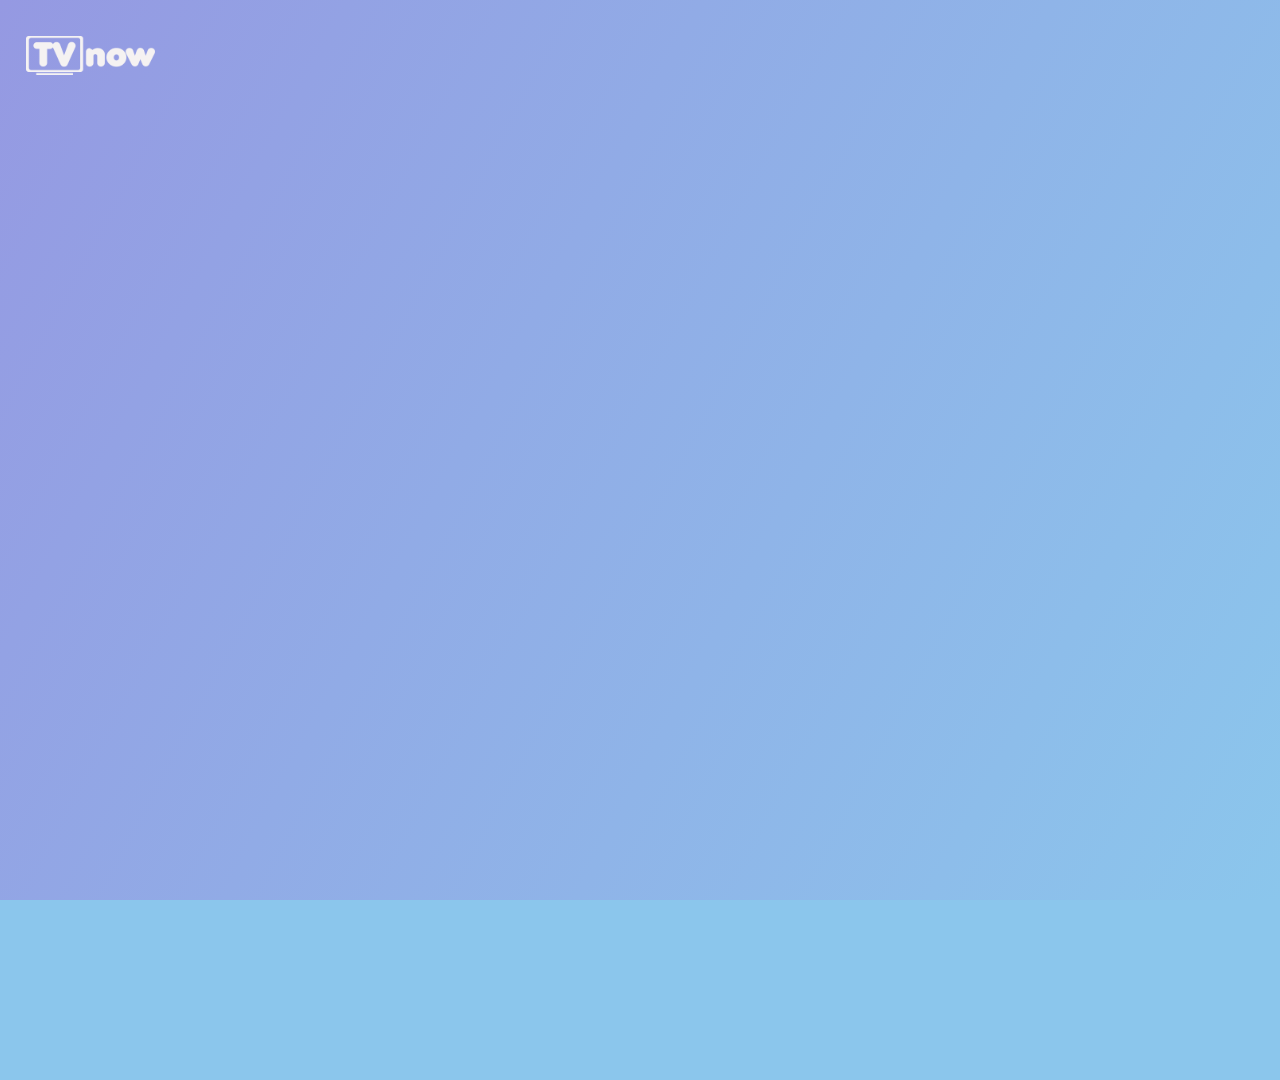
==== index.html @ a8137c8b "Header created and BEM methodology applied" ====
<!DOCTYPE html>
<html lang="en">

<head>
   <meta charset="UTF-8">
   <meta http-equiv="X-UA-Compatible" content="IE=edge">
   <meta name="viewport" content="width=device-width, initial-scale=1.0">
   <title>TVnow</title>
   <link rel="icon" type="image/png" href="images/favicon.png">
   <link rel="stylesheet" href="styles/global.css">
   <script defer src="core.js"></script>
</head>

<body>
   <header class="header">
      <img class="header__img" src="images/logo.png" alt="">
   </header>
</body>

</html>
---- styles/global.css ----
* {
   margin: 0;
}

body {
   background-color: #8BC6EC;
   background-image: linear-gradient(-62deg, #8BC6EC, #9599E2);
   background-repeat: no-repeat;
   background-attachment: fixed;
   height: 120vh;
   width: 96%;
   margin: auto;
}


::-webkit-scrollbar {
   width: initial;
}

::-webkit-scrollbar-track {
   background: transparent;
}

::-webkit-scrollbar-thumb {
   background: rgba(0, 0, 0, 18%);
   border-radius: 1rem;
}

header {
   display: flex;
   height: 111px;
   margin: auto;
}

header img {
   width: 129px;
   align-items: center;
   margin: auto 0;
}
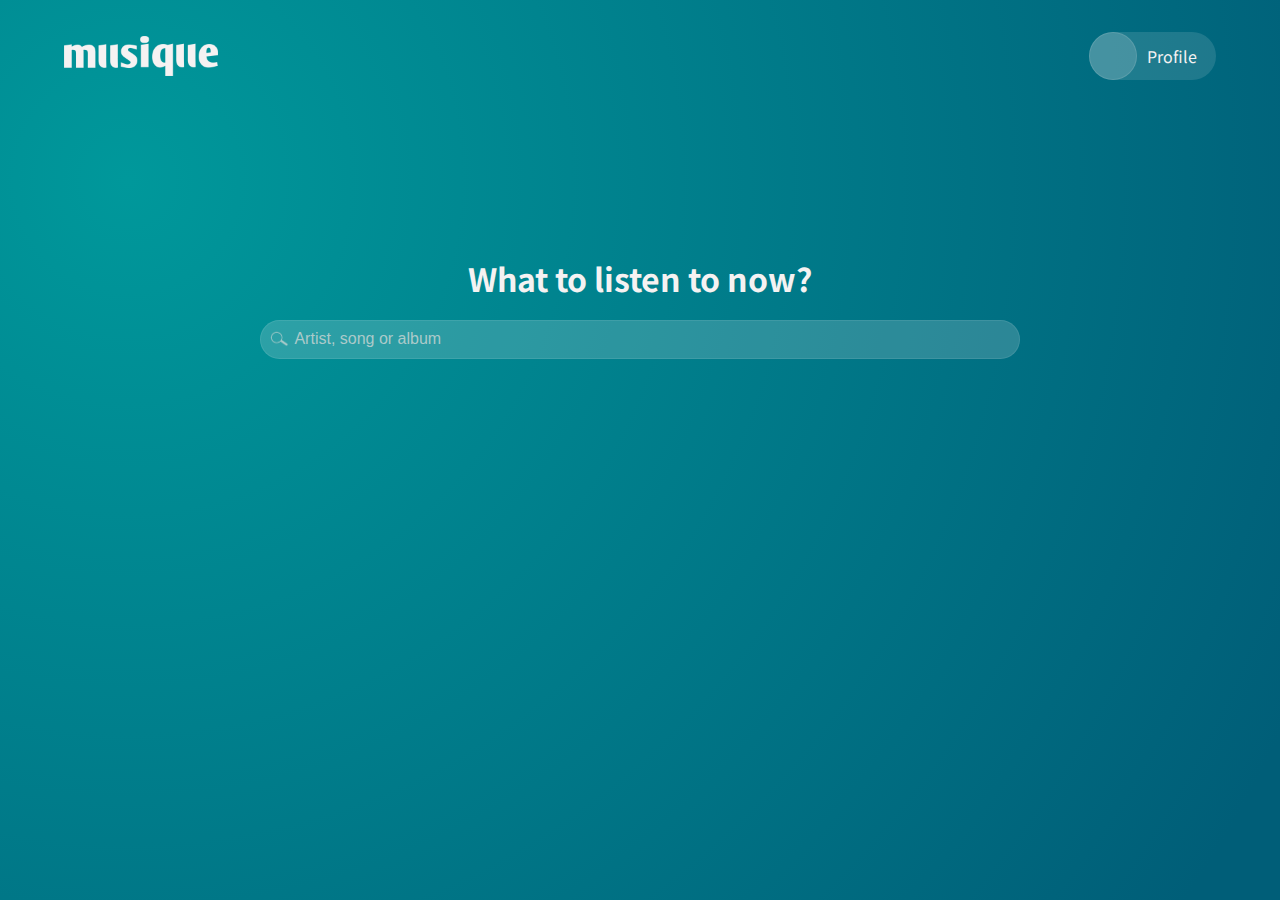
==== commit f6287736: "Search bar done and minor visual improvements" ====
--- a/index.html
+++ b/index.html
@@ -5,7 +5,10 @@
    <meta charset="UTF-8">
    <meta http-equiv="X-UA-Compatible" content="IE=edge">
    <meta name="viewport" content="width=device-width, initial-scale=1.0">
-   <title>TVnow</title>
+   <title>Musique - The web's music player</title>
+   <link rel="preconnect" href="https://fonts.googleapis.com">
+   <link rel="preconnect" href="https://fonts.gstatic.com" crossorigin>
+   <link href="https://fonts.googleapis.com/css2?family=Noto+Sans+KR:wght@300;400&display=swap" rel="stylesheet">
    <link rel="icon" type="image/png" href="images/favicon.png">
    <link rel="stylesheet" href="styles/global.css">
    <script defer src="core.js"></script>
@@ -13,8 +16,26 @@
 
 <body>
    <header class="header">
-      <img class="header__img" src="images/logo.png" alt="">
+      <img class="header__logo" src="images/logo.png" height="40" alt="TVnow logo">
+      <section class="header__menu">
+         <section class="header__container">
+            <figure class="header__menu--profile">
+               <img src="images/Jonenn.gif" alt="">
+            </figure>
+            <section class="header__menu--title">Profile</section>
+         </section>
+         <ul class="header__submenu">
+            <li><a class="header__item" href="#">Account</a></li>
+            <li><a class="header__item" href="#">Log out</a></li>
+         </ul>
+      </section>
    </header>
+   <section class="search-form">
+      <h1 class="search-form__title">What to listen to now?</h1>
+      <section class="sf-container">
+         <input class="search-form__input" type="text" placeholder="Artist, song or album">
+      </section>
+   </section>
 </body>
 
 </html>--- a/styles/global.css
+++ b/styles/global.css
@@ -1,17 +1,23 @@
-* {
-   margin: 0;
+html {
+   --global-font: #f5f2f2;
+   --black-font: #5c5c5c;
 }
 
 body {
-   background-color: #8BC6EC;
-   background-image: linear-gradient(-62deg, #8BC6EC, #9599E2);
+   width: 90%;
+   margin: auto;
+   color: var(--global-font);
+   font-family: "Noto Sans KR", sans-serif;
+   background-color: #8bc6ec;
+   background-image: linear-gradient(-62deg, #8bc6ec, #9599e2);
+   background-image: radial-gradient(
+      circle farthest-corner at 10% 20%,
+      #00989b 0.1%,
+      #005e78 94.2%
+   );
    background-repeat: no-repeat;
    background-attachment: fixed;
-   height: 120vh;
-   width: 96%;
-   margin: auto;
 }
-
 
 ::-webkit-scrollbar {
    width: initial;
@@ -26,14 +32,129 @@
    border-radius: 1rem;
 }
 
-header {
+.header {
    display: flex;
+   justify-content: space-between;
+   justify-items: center;
    height: 111px;
+}
+
+.header__logo {
+   justify-items: center;
+   margin: auto 0;
+}
+
+.header__menu {
+   display: inherit;
+   flex-direction: column;
+   /* width: 100px; */
+   height: 48px;
+   /* margin: auto 0 auto auto; */
+   margin: auto 0;
+   /* padding: 0.05%; */
+   padding-right: 1.2rem;
+   background-color: rgba(255, 255, 255, 12%);
+   border-radius: 24px;
+   /* cursor: pointer; */
+   /* box-sizing: content-box; */
+   cursor: pointer;
+}
+
+.header__menu:hover .header__submenu {
+   display: block;
+}
+
+.header__container {
+   display: inherit;
+   /* display: none; */
+   flex-direction: row;
+   width: max-content;
+   align-items: center;
+   height: inherit;
+   box-sizing: border-box;
+   margin: auto 0;
+}
+
+.header__menu--profile {
+   margin: 0;
+   margin-left: 0;
+   border: 1px rgba(245, 242, 242, 12%) solid;
+   background-color: rgba(245, 242, 242, 18%);
+   height: inherit;
+   width: 48px;
+   border-radius: 50%;
+   box-sizing: inherit;
+}
+
+.header__menu--profile img {
+   width: 45px;
+   box-sizing: border-box;
+}
+
+.header__menu--title {
+   /* height: inherit; */
+   margin-left: 0.6rem;
+}
+
+.header__submenu {
+   display: none;
+   margin-top: 0;
+   padding-top: 0.6rem;
+   list-style: none;
+   text-align: right;
+   /* font-size: 0.9rem; */
+}
+
+.header__item {
+   text-decoration: none;
+   color: var(--global-font);
+}
+
+.header__item:visited {
+   color: var(--global-font);
+}
+
+.header__item:hover {
+   color: #abcaca;
+}
+
+.search-form {
+   display: flex;
+   flex-direction: column;
+   /* justify-content: center; */
    margin: auto;
 }
 
-header img {
-   width: 129px;
-   align-items: center;
-   margin: auto 0;
-}+.sf-container {
+   display: inherit;
+   width: 66%;
+   height: 2.4rem;
+   flex-direction: row;
+   margin: auto;
+   /* border: 1px red solid; */
+   overflow: hidden;
+}
+
+.search-form__title {
+   margin: 9rem auto 1.2rem auto;
+}
+
+.search-form__input {
+   width: 100%;
+   padding: 0;
+   padding-left: 2.1rem;
+   color: var(--global-font);
+   border: 1px rgba(245, 242, 242, 9%) solid;
+   outline: none;
+   font-size: 1rem;
+   border-radius: 5.6rem;
+   background-image: url(../images/search.png);
+   background-repeat: no-repeat;
+   background-size: 1.2rem;
+   background-position: 0.6rem;
+   background-color: rgba(245, 242, 242, 18%);
+}
+
+::placeholder {
+   color: rgba(171, 202, 202);
+}
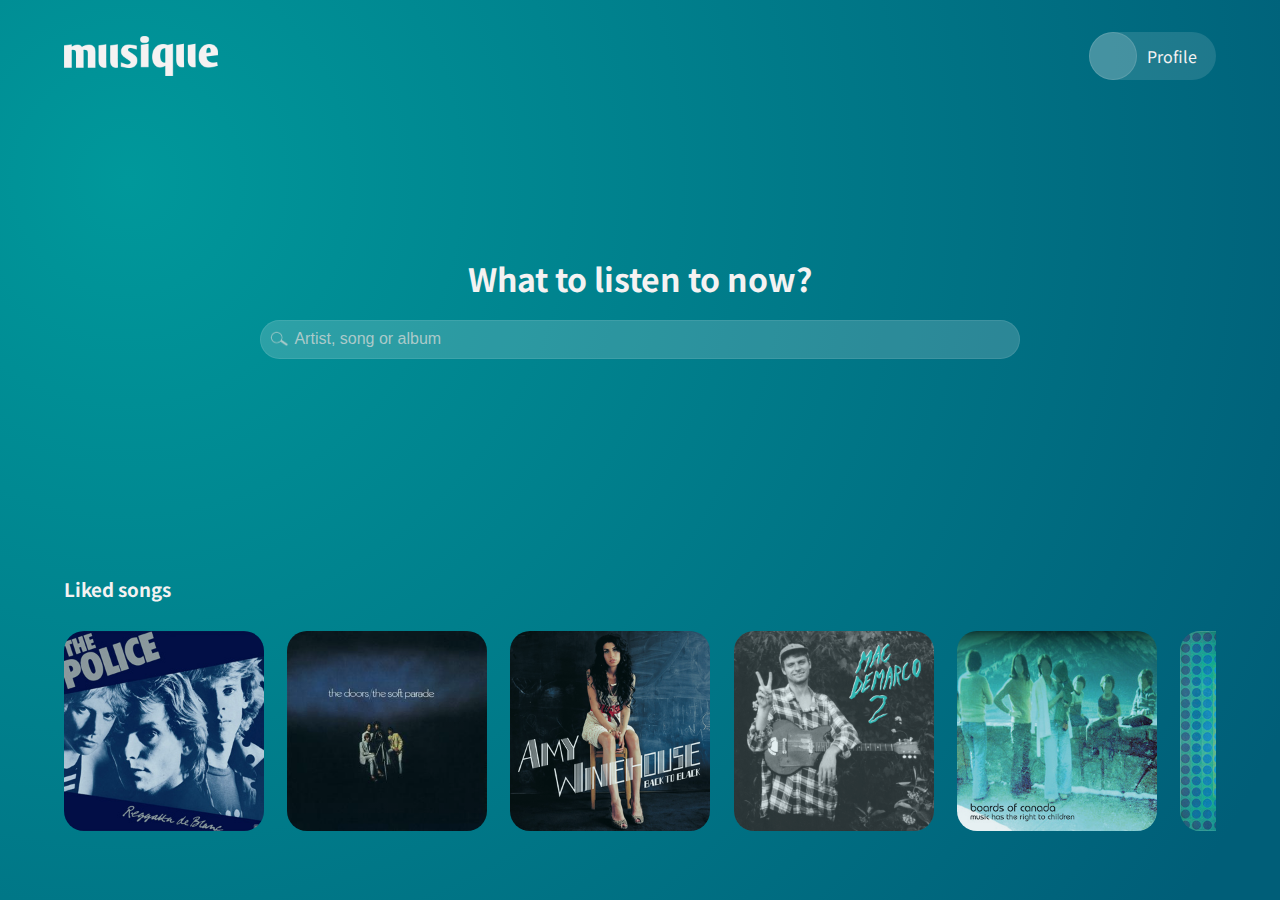
==== commit 4b864564: "Album cover overlay data added and final design play/pause" ====
--- a/index.html
+++ b/index.html
@@ -36,6 +36,91 @@
          <input class="search-form__input" type="text" placeholder="Artist, song or album">
       </section>
    </section>
+   <section class="carousel-container">
+      <h3 class="carousel__title">Liked songs</h3>
+      <section class="carousel">
+         <div class="carousel-item">
+            <img class="carousel-item__image" src="images/album-cover/reggattadeblanc.jpg" alt="">
+            <section class="carousel-item__overlay">
+               <img class="carousel-item__overlay--play" src="images/play.png" alt="">
+               <h6 class="carousel-item__overlay--title">Message In A Bottle</h6>
+               <p class="carousel-item__overlay--band">The Police</p>
+            </section>
+         </div>
+         <div class="carousel-item">
+            <img class="carousel-item__image" src="images/album-cover/The_Soft_Parade.jpg" alt="">
+            <section class="carousel-item__overlay">
+               <img class="carousel-item__overlay--play" src="images/play.png" alt="">
+               <h6 class="carousel-item__overlay--title">Touch Me</h6>
+               <p class="carousel-item__overlay--band">The Doors</p>
+            </section>
+         </div>
+         <div class="carousel-item">
+            <img class="carousel-item__image" src="images/album-cover/Back_to_Black.png" alt="">
+            <section class="carousel-item__overlay">
+               <img class="carousel-item__overlay--play" src="images/play.png" alt="">
+               <h6 class="carousel-item__overlay--title">Me & Mr Jones</h6>
+               <p class="carousel-item__overlay--band">Amy Winehouse</p>
+            </section>
+         </div>
+         <div class="carousel-item">
+            <img class="carousel-item__image" src="images/album-cover/2.png" alt="">
+            <section class="carousel-item__overlay">
+               <img class="carousel-item__overlay--play" src="images/play.png" alt="">
+               <h6 class="carousel-item__overlay--title">My Kind of Woman</h6>
+               <p class="carousel-item__overlay--band">Mac DeMarco</p>
+            </section>
+         </div>
+         <div class="carousel-item">
+            <img class="carousel-item__image" src="images/album-cover/Musichastherighttochildren.jpg" alt="">
+            <section class="carousel-item__overlay">
+               <img class="carousel-item__overlay--play" src="images/play.png" alt="">
+               <h6 class="carousel-item__overlay--title">Roygbiv</h6>
+               <p class="carousel-item__overlay--band">Boards of Canada</p>
+            </section>
+         </div>
+         <div class="carousel-item">
+            <img class="carousel-item__image" src="images/album-cover/SpaceOddity.jpg" alt="">
+            <section class="carousel-item__overlay">
+               <img class="carousel-item__overlay--play" src="images/play.png" alt="">
+               <h6 class="carousel-item__overlay--title">Space Oddity</h6>
+               <p class="carousel-item__overlay--band">David Bowie</p>
+            </section>
+         </div>
+         <div class="carousel-item">
+            <img class="carousel-item__image" src="images/album-cover/Nevermind.jpg" alt="">
+            <section class="carousel-item__overlay">
+               <img class="carousel-item__overlay--play" src="images/play.png" alt="">
+               <h6 class="carousel-item__overlay--title">Polly</h6>
+               <p class="carousel-item__overlay--band">Nirvana</p>
+            </section>
+         </div>
+         <div class="carousel-item">
+            <img class="carousel-item__image" src="images/album-cover/Stadiumarcadium.jpg" alt="">
+            <section class="carousel-item__overlay">
+               <img class="carousel-item__overlay--play" src="images/play.png" alt="">
+               <h6 class="carousel-item__overlay--title">Snow (Hey Oh)</h6>
+               <p class="carousel-item__overlay--band">Red Hot Chili Peppers</p>
+            </section>
+         </div>
+         <div class="carousel-item">
+            <img class="carousel-item__image" src="images/album-cover/The-Drums.jpg" alt="">
+            <section class="carousel-item__overlay">
+               <img class="carousel-item__overlay--play" src="images/play.png" alt="">
+               <h6 class="carousel-item__overlay--title">Me And The Moon</h6>
+               <p class="carousel-item__overlay--band">The Drums</p>
+            </section>
+         </div>
+         <div class="carousel-item">
+            <img class="carousel-item__image" src="images/album-cover/DefinitelyMaybe.jpg" alt="">
+            <section class="carousel-item__overlay">
+               <img class="carousel-item__overlay--play" src="images/play.png" alt="">
+               <h6 class="carousel-item__overlay--title">Cigarettes & Alcohol</h6>
+               <p class="carousel-item__overlay--band">Oasis</p>
+            </section>
+         </div>
+      </section>
+   </section>
 </body>
 
 </html>--- a/styles/global.css
+++ b/styles/global.css
@@ -8,7 +8,7 @@
    margin: auto;
    color: var(--global-font);
    font-family: "Noto Sans KR", sans-serif;
-   background-color: #8bc6ec;
+   background-color: #005e78;
    background-image: linear-gradient(-62deg, #8bc6ec, #9599e2);
    background-image: radial-gradient(
       circle farthest-corner at 10% 20%,
@@ -24,12 +24,16 @@
 }
 
 ::-webkit-scrollbar-track {
+   background: inherit;
+}
+
+::-webkit-scrollbar-thumb {
+   background: rgba(0, 0, 0, 6%);
+   border-radius: 1rem;
+}
+
+::-webkit-scrollbar-corner {
    background: transparent;
-}
-
-::-webkit-scrollbar-thumb {
-   background: rgba(0, 0, 0, 18%);
-   border-radius: 1rem;
 }
 
 .header {
@@ -47,16 +51,11 @@
 .header__menu {
    display: inherit;
    flex-direction: column;
-   /* width: 100px; */
    height: 48px;
-   /* margin: auto 0 auto auto; */
    margin: auto 0;
-   /* padding: 0.05%; */
    padding-right: 1.2rem;
    background-color: rgba(255, 255, 255, 12%);
    border-radius: 24px;
-   /* cursor: pointer; */
-   /* box-sizing: content-box; */
    cursor: pointer;
 }
 
@@ -66,7 +65,6 @@
 
 .header__container {
    display: inherit;
-   /* display: none; */
    flex-direction: row;
    width: max-content;
    align-items: center;
@@ -92,7 +90,6 @@
 }
 
 .header__menu--title {
-   /* height: inherit; */
    margin-left: 0.6rem;
 }
 
@@ -102,7 +99,6 @@
    padding-top: 0.6rem;
    list-style: none;
    text-align: right;
-   /* font-size: 0.9rem; */
 }
 
 .header__item {
@@ -121,7 +117,6 @@
 .search-form {
    display: flex;
    flex-direction: column;
-   /* justify-content: center; */
    margin: auto;
 }
 
@@ -131,7 +126,6 @@
    height: 2.4rem;
    flex-direction: row;
    margin: auto;
-   /* border: 1px red solid; */
    overflow: hidden;
 }
 
@@ -158,3 +152,109 @@
 ::placeholder {
    color: rgba(171, 202, 202);
 }
+
+.carousel-container {
+   width: 100%;
+   margin-top: 24vh;
+}
+
+.carousel {
+   padding: 20px 0 0 0;
+   white-space: nowrap;
+   position: relative;
+   overflow: scroll;
+}
+
+.carousel:hover .carousel-item {
+   opacity: 0.3;
+}
+
+.carousel:hover .carousel-item:hover {
+   transform: scale(1.2);
+   opacity: 1;
+}
+
+.carousel-item {
+   display: inline-block;
+   position: relative;
+   width: 200px;
+   height: 200px;
+   margin: 0 0.6rem 30px 0.6rem;
+   border-radius: 20px;
+   background-color: rgba(255, 255, 255, 12%);
+   overflow: hidden;
+   cursor: pointer;
+   transition: 600ms;
+   transform-origin: center left;
+   opacity: 0.9;
+}
+
+.carousel-item:first-child {
+   margin-left: 0;
+}
+
+.carousel-item:last-child {
+   margin-right: 54px;
+}
+
+.carousel__title {
+   margin-bottom: 0.6rem;
+}
+
+.carousel-item:hover ~ .carousel-item {
+   transform: translateX(40px);
+}
+
+.carousel-item__image {
+   /* position: relative; */
+   width: 200px;
+   height: 200px;
+   object-fit: cover;
+}
+
+.carousel-item__overlay {
+   display: none;
+   justify-content: center;
+   /* align-items: center; */
+   flex-direction: column;
+   position: absolute;
+   top: 48%;
+   bottom: 0;
+   right: 0;
+   left: 0;
+   overflow: hidden;
+}
+
+.carousel-item:hover .carousel-item__overlay {
+   /* top: 0; */
+   background-image: linear-gradient(
+      to bottom,
+      rgba(0, 152, 155, 0) 5%,
+      rgba(0, 0, 0, 1)
+   );
+   /* box-shadow: inset 0 0 1px #000000, 0px 5px 7px #999999; */
+}
+
+.carousel-item__overlay--title {
+   /* position: relative; */
+   /* top: 72%; */
+   color: var(--global-font);
+   margin: 0.3rem auto;
+   /* margin: 0 auto; */
+}
+
+.carousel-item:hover .carousel-item__overlay {
+   display: flex;
+}
+
+.carousel-item__overlay--play {
+   align-self: center;
+   width: 0.9rem;
+   height: 0.84rem;
+}
+
+.carousel-item__overlay--band {
+   align-self: center;
+   font-size: 0.48rem;
+   margin: 0;
+}
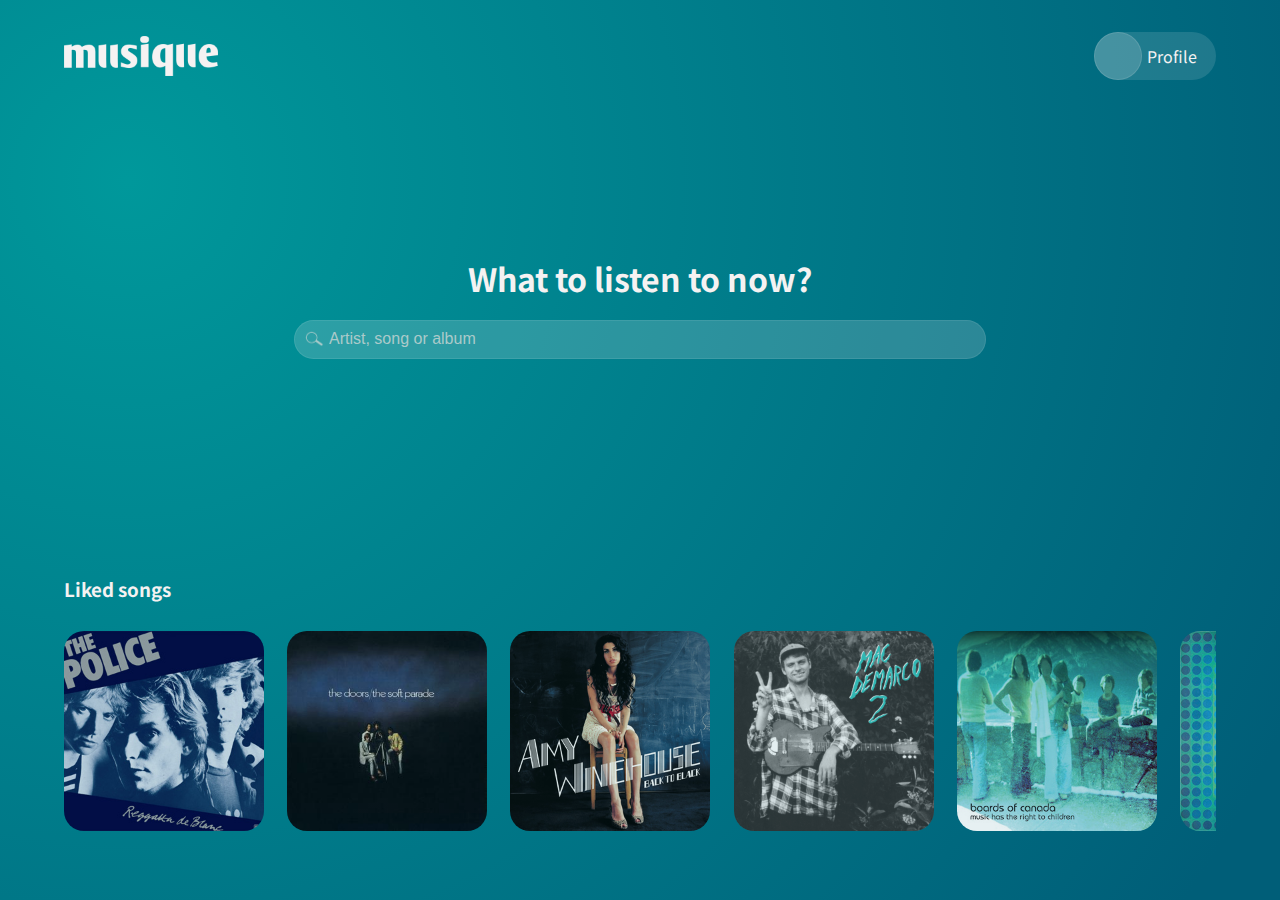
==== commit 4ef4f20a: "Sign in HTML setup" ====
--- a/index.html
+++ b/index.html
@@ -16,107 +16,107 @@
 
 <body>
    <header class="header">
-      <img class="header__logo" src="images/logo.png" height="40" alt="TVnow logo">
+      <a class="header__link" href="/">
+         <img class="header__logo" src="images/logo.png" height="40" alt="TVnow logo">
+      </a>
       <section class="header__menu">
-         <section class="header__container">
-            <figure class="header__menu--profile">
+         <section class="menu">
+            <figure class="menu__image">
                <img src="images/Jonenn.gif" alt="">
             </figure>
-            <section class="header__menu--title">Profile</section>
+            <section class="menu__title">Profile</section>
          </section>
-         <ul class="header__submenu">
-            <li><a class="header__item" href="#">Account</a></li>
-            <li><a class="header__item" href="#">Log out</a></li>
+         <ul class="submenu">
+            <li><a class="submenu__item" href="#">Account</a></li>
+            <li><a class="submenu__item" href="login.html">Log out</a></li>
          </ul>
       </section>
    </header>
-   <section class="search-form">
-      <h1 class="search-form__title">What to listen to now?</h1>
-      <section class="sf-container">
-         <input class="search-form__input" type="text" placeholder="Artist, song or album">
-      </section>
+   <section class="search">
+      <h1 class="search__title">What to listen to now?</h1>
+      <input class="search__input" type="search" placeholder="Artist, song or album">
    </section>
-   <section class="carousel-container">
+   <section class="carousel">
       <h3 class="carousel__title">Liked songs</h3>
-      <section class="carousel">
-         <div class="carousel-item">
-            <img class="carousel-item__image" src="images/album-cover/reggattadeblanc.jpg" alt="">
-            <section class="carousel-item__overlay">
-               <img class="carousel-item__overlay--play" src="images/play.png" alt="">
-               <h6 class="carousel-item__overlay--title">Message In A Bottle</h6>
-               <p class="carousel-item__overlay--band">The Police</p>
+      <section class="carousel__grid">
+         <div class="carousel__item">
+            <img class="carousel__image--cover" src="images/album-cover/reggattadeblanc.jpg" alt="">
+            <section class="carousel__overlay">
+               <img class="carousel__play" src="images/play.png" alt="">
+               <h6 class="carousel__title--song">Message In A Bottle</h6>
+               <p class="carousel__subtitle--band">The Police</p>
             </section>
          </div>
-         <div class="carousel-item">
-            <img class="carousel-item__image" src="images/album-cover/The_Soft_Parade.jpg" alt="">
-            <section class="carousel-item__overlay">
-               <img class="carousel-item__overlay--play" src="images/play.png" alt="">
-               <h6 class="carousel-item__overlay--title">Touch Me</h6>
-               <p class="carousel-item__overlay--band">The Doors</p>
+         <div class="carousel__item">
+            <img class="carousel__image--cover" src="images/album-cover/The_Soft_Parade.jpg" alt="">
+            <section class="carousel__overlay">
+               <img class="carousel__play" src="images/play.png" alt="">
+               <h6 class="carousel__title--song">Touch Me</h6>
+               <p class="carousel__subtitle--band">The Doors</p>
             </section>
          </div>
-         <div class="carousel-item">
-            <img class="carousel-item__image" src="images/album-cover/Back_to_Black.png" alt="">
-            <section class="carousel-item__overlay">
-               <img class="carousel-item__overlay--play" src="images/play.png" alt="">
-               <h6 class="carousel-item__overlay--title">Me & Mr Jones</h6>
-               <p class="carousel-item__overlay--band">Amy Winehouse</p>
+         <div class="carousel__item">
+            <img class="carousel__image--cover" src="images/album-cover/Back_to_Black.png" alt="">
+            <section class="carousel__overlay">
+               <img class="carousel__play" src="images/play.png" alt="">
+               <h6 class="carousel__title--song">Me & Mr Jones</h6>
+               <p class="carousel__subtitle--band">Amy Winehouse</p>
             </section>
          </div>
-         <div class="carousel-item">
-            <img class="carousel-item__image" src="images/album-cover/2.png" alt="">
-            <section class="carousel-item__overlay">
-               <img class="carousel-item__overlay--play" src="images/play.png" alt="">
-               <h6 class="carousel-item__overlay--title">My Kind of Woman</h6>
-               <p class="carousel-item__overlay--band">Mac DeMarco</p>
+         <div class="carousel__item">
+            <img class="carousel__image--cover" src="images/album-cover/2.png" alt="">
+            <section class="carousel__overlay">
+               <img class="carousel__play" src="images/play.png" alt="">
+               <h6 class="carousel__title--song">My Kind of Woman</h6>
+               <p class="carousel__subtitle--band">Mac DeMarco</p>
             </section>
          </div>
-         <div class="carousel-item">
-            <img class="carousel-item__image" src="images/album-cover/Musichastherighttochildren.jpg" alt="">
-            <section class="carousel-item__overlay">
-               <img class="carousel-item__overlay--play" src="images/play.png" alt="">
-               <h6 class="carousel-item__overlay--title">Roygbiv</h6>
-               <p class="carousel-item__overlay--band">Boards of Canada</p>
+         <div class="carousel__item">
+            <img class="carousel__image--cover" src="images/album-cover/Musichastherighttochildren.jpg" alt="">
+            <section class="carousel__overlay">
+               <img class="carousel__play" src="images/play.png" alt="">
+               <h6 class="carousel__title--song">Roygbiv</h6>
+               <p class="carousel__subtitle--band">Boards of Canada</p>
             </section>
          </div>
-         <div class="carousel-item">
-            <img class="carousel-item__image" src="images/album-cover/SpaceOddity.jpg" alt="">
-            <section class="carousel-item__overlay">
-               <img class="carousel-item__overlay--play" src="images/play.png" alt="">
-               <h6 class="carousel-item__overlay--title">Space Oddity</h6>
-               <p class="carousel-item__overlay--band">David Bowie</p>
+         <div class="carousel__item">
+            <img class="carousel__image--cover" src="images/album-cover/SpaceOddity.jpg" alt="">
+            <section class="carousel__overlay">
+               <img class="carousel__play" src="images/play.png" alt="">
+               <h6 class="carousel__title--song">Space Oddity</h6>
+               <p class="carousel__subtitle--band">David Bowie</p>
             </section>
          </div>
-         <div class="carousel-item">
-            <img class="carousel-item__image" src="images/album-cover/Nevermind.jpg" alt="">
-            <section class="carousel-item__overlay">
-               <img class="carousel-item__overlay--play" src="images/play.png" alt="">
-               <h6 class="carousel-item__overlay--title">Polly</h6>
-               <p class="carousel-item__overlay--band">Nirvana</p>
+         <div class="carousel__item">
+            <img class="carousel__image--cover" src="images/album-cover/Nevermind.jpg" alt="">
+            <section class="carousel__overlay">
+               <img class="carousel__play" src="images/play.png" alt="">
+               <h6 class="carousel__title--song">Polly</h6>
+               <p class="carousel__subtitle--band">Nirvana</p>
             </section>
          </div>
-         <div class="carousel-item">
-            <img class="carousel-item__image" src="images/album-cover/Stadiumarcadium.jpg" alt="">
-            <section class="carousel-item__overlay">
-               <img class="carousel-item__overlay--play" src="images/play.png" alt="">
-               <h6 class="carousel-item__overlay--title">Snow (Hey Oh)</h6>
-               <p class="carousel-item__overlay--band">Red Hot Chili Peppers</p>
+         <div class="carousel__item">
+            <img class="carousel__image--cover" src="images/album-cover/Stadiumarcadium.jpg" alt="">
+            <section class="carousel__overlay">
+               <img class="carousel__play" src="images/play.png" alt="">
+               <h6 class="carousel__title--song">Snow (Hey Oh)</h6>
+               <p class="carousel__subtitle--band">Red Hot Chili Peppers</p>
             </section>
          </div>
-         <div class="carousel-item">
-            <img class="carousel-item__image" src="images/album-cover/The-Drums.jpg" alt="">
-            <section class="carousel-item__overlay">
-               <img class="carousel-item__overlay--play" src="images/play.png" alt="">
-               <h6 class="carousel-item__overlay--title">Me And The Moon</h6>
-               <p class="carousel-item__overlay--band">The Drums</p>
+         <div class="carousel__item">
+            <img class="carousel__image--cover" src="images/album-cover/The-Drums.jpg" alt="">
+            <section class="carousel__overlay">
+               <img class="carousel__play" src="images/play.png" alt="">
+               <h6 class="carousel__title--song">Me And The Moon</h6>
+               <p class="carousel__subtitle--band">The Drums</p>
             </section>
          </div>
-         <div class="carousel-item">
-            <img class="carousel-item__image" src="images/album-cover/DefinitelyMaybe.jpg" alt="">
-            <section class="carousel-item__overlay">
-               <img class="carousel-item__overlay--play" src="images/play.png" alt="">
-               <h6 class="carousel-item__overlay--title">Cigarettes & Alcohol</h6>
-               <p class="carousel-item__overlay--band">Oasis</p>
+         <div class="carousel__item">
+            <img class="carousel__image--cover" src="images/album-cover/DefinitelyMaybe.jpg" alt="">
+            <section class="carousel__overlay">
+               <img class="carousel__play" src="images/play.png" alt="">
+               <h6 class="carousel__title--song">Cigarettes & Alcohol</h6>
+               <p class="carousel__subtitle--band">Oasis</p>
             </section>
          </div>
       </section>
--- a/styles/global.css
+++ b/styles/global.css
@@ -43,6 +43,11 @@
    height: 111px;
 }
 
+.header__link {
+   display: inherit;
+   height: inherit;
+}
+
 .header__logo {
    justify-items: center;
    margin: auto 0;
@@ -59,11 +64,11 @@
    cursor: pointer;
 }
 
-.header__menu:hover .header__submenu {
+.header__menu:hover .submenu {
    display: block;
 }
 
-.header__container {
+.menu {
    display: inherit;
    flex-direction: row;
    width: max-content;
@@ -73,7 +78,7 @@
    margin: auto 0;
 }
 
-.header__menu--profile {
+.menu__image {
    margin: 0;
    margin-left: 0;
    border: 1px rgba(245, 242, 242, 12%) solid;
@@ -82,18 +87,19 @@
    width: 48px;
    border-radius: 50%;
    box-sizing: inherit;
-}
-
-.header__menu--profile img {
-   width: 45px;
+   overflow: hidden;
+}
+
+.menu__image img {
+   width: 48px;
    box-sizing: border-box;
 }
 
-.header__menu--title {
-   margin-left: 0.6rem;
-}
-
-.header__submenu {
+.menu__title {
+   margin-left: 0.3rem;
+}
+
+.submenu {
    display: none;
    margin-top: 0;
    padding-top: 0.6rem;
@@ -101,40 +107,34 @@
    text-align: right;
 }
 
-.header__item {
+.submenu__item {
    text-decoration: none;
    color: var(--global-font);
 }
 
-.header__item:visited {
-   color: var(--global-font);
-}
-
-.header__item:hover {
+.submenu__item:visited {
+   color: var(--global-font);
+}
+
+.submenu__item:hover {
    color: #abcaca;
 }
 
-.search-form {
+.search {
    display: flex;
    flex-direction: column;
    margin: auto;
 }
 
-.sf-container {
-   display: inherit;
-   width: 66%;
+.search__title {
+   margin: 9rem auto 1.2rem auto;
+}
+
+.search__input {
    height: 2.4rem;
-   flex-direction: row;
    margin: auto;
    overflow: hidden;
-}
-
-.search-form__title {
-   margin: 9rem auto 1.2rem auto;
-}
-
-.search-form__input {
-   width: 100%;
+   width: 60%;
    padding: 0;
    padding-left: 2.1rem;
    color: var(--global-font);
@@ -149,32 +149,45 @@
    background-color: rgba(245, 242, 242, 18%);
 }
 
-::placeholder {
+.search__input::placeholder {
    color: rgba(171, 202, 202);
 }
 
-.carousel-container {
+.search__input::-webkit-search-cancel-button {
+   -webkit-appearance: none;
+   margin-right: 0.72rem;
+   margin-left: 0.3rem;
+   background-image: url("../images/remove.png");
+   background-size: contain;
+   background-repeat: no-repeat;
+   background-position: center center;
+   height: 0.72rem;
+   width: 0.72rem;
+   filter: opacity(54%);
+}
+
+.carousel {
    width: 100%;
    margin-top: 24vh;
 }
 
-.carousel {
+.carousel__grid {
    padding: 20px 0 0 0;
    white-space: nowrap;
    position: relative;
    overflow: scroll;
 }
 
-.carousel:hover .carousel-item {
+.carousel:hover .carousel__item {
    opacity: 0.3;
 }
 
-.carousel:hover .carousel-item:hover {
+.carousel:hover .carousel__item:hover {
    transform: scale(1.2);
    opacity: 1;
 }
 
-.carousel-item {
+.carousel__item {
    display: inline-block;
    position: relative;
    width: 200px;
@@ -189,11 +202,11 @@
    opacity: 0.9;
 }
 
-.carousel-item:first-child {
+.carousel__item:first-child {
    margin-left: 0;
 }
 
-.carousel-item:last-child {
+.carousel__item:last-child {
    margin-right: 54px;
 }
 
@@ -201,21 +214,19 @@
    margin-bottom: 0.6rem;
 }
 
-.carousel-item:hover ~ .carousel-item {
+.carousel__item:hover ~ .carousel__item {
    transform: translateX(40px);
 }
 
-.carousel-item__image {
-   /* position: relative; */
+.carousel__image--cover {
    width: 200px;
    height: 200px;
    object-fit: cover;
 }
 
-.carousel-item__overlay {
+.carousel__overlay {
    display: none;
    justify-content: center;
-   /* align-items: center; */
    flex-direction: column;
    position: absolute;
    top: 48%;
@@ -225,36 +236,35 @@
    overflow: hidden;
 }
 
-.carousel-item:hover .carousel-item__overlay {
-   /* top: 0; */
+.carousel__item:hover .carousel__overlay {
    background-image: linear-gradient(
       to bottom,
       rgba(0, 152, 155, 0) 5%,
       rgba(0, 0, 0, 1)
    );
-   /* box-shadow: inset 0 0 1px #000000, 0px 5px 7px #999999; */
-}
-
-.carousel-item__overlay--title {
-   /* position: relative; */
-   /* top: 72%; */
+}
+
+.carousel__title--song {
    color: var(--global-font);
    margin: 0.3rem auto;
-   /* margin: 0 auto; */
-}
-
-.carousel-item:hover .carousel-item__overlay {
+}
+
+.carousel__item:hover .carousel__overlay {
    display: flex;
 }
 
-.carousel-item__overlay--play {
+.carousel__play {
    align-self: center;
    width: 0.9rem;
    height: 0.84rem;
 }
 
-.carousel-item__overlay--band {
+.carousel__subtitle--band {
    align-self: center;
    font-size: 0.48rem;
    margin: 0;
 }
+
+/* Log In */
+
+/* /Log In */
